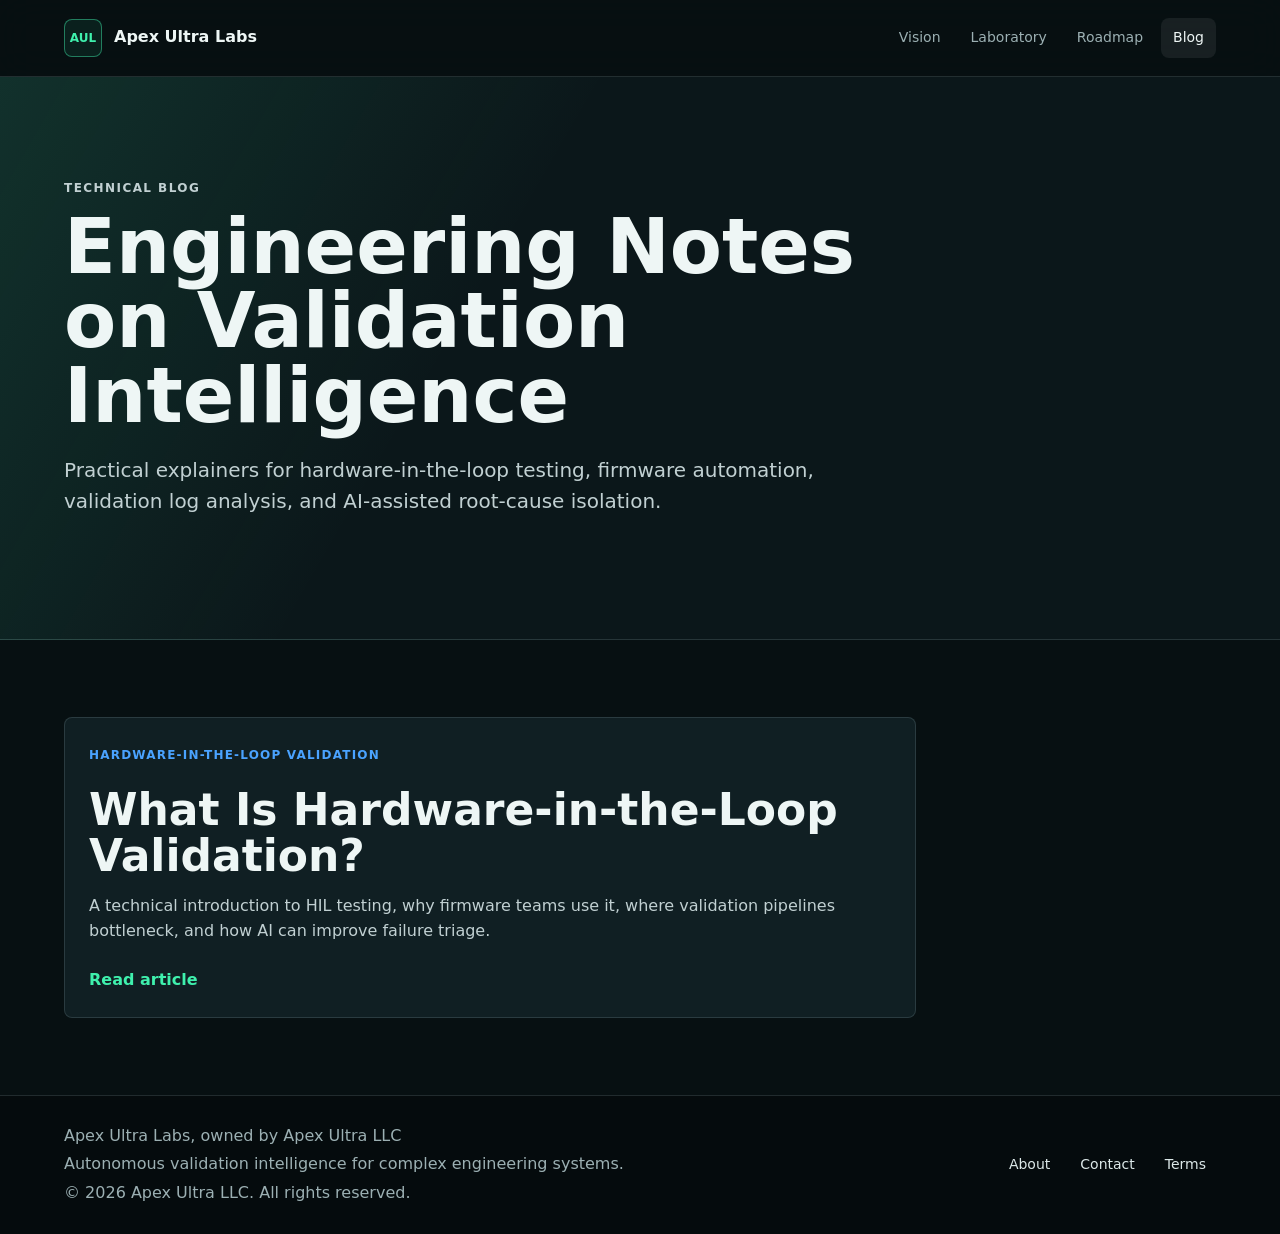
==== blog/index.html @ d7f87356 "Add HIL validation technical blog" ====
<!doctype html>
<html lang="en">
  <head>
    <meta charset="utf-8">
    <meta name="viewport" content="width=device-width, initial-scale=1">
    <title>Technical Blog | Apex Ultra Labs</title>
    <meta name="description" content="Technical articles from Apex Ultra Labs on HIL testing, firmware validation, event-stream analysis, validation log triage, and AI-driven test automation.">
    <link rel="canonical" href="https://apexultralabs.com/blog/">
    <link rel="stylesheet" href="../styles.css">
  </head>
  <body>
    <header class="site-header">
      <a class="brand" href="../index.html" aria-label="Apex Ultra Labs home">
        <span class="brand-mark">AUL</span>
        <span>Apex Ultra Labs</span>
      </a>
      <nav aria-label="Primary navigation">
        <a href="../index.html">Vision</a>
        <a href="../laboratory.html">Laboratory</a>
        <a href="../roadmap.html">Roadmap</a>
        <a href="index.html" aria-current="page">Blog</a>
      </nav>
    </header>

    <main>
      <section class="page-hero compact">
        <p class="eyebrow">Technical blog</p>
        <h1>Engineering Notes on Validation Intelligence</h1>
        <p>
          Practical explainers for hardware-in-the-loop testing, firmware
          automation, validation log analysis, and AI-assisted root-cause isolation.
        </p>
      </section>

      <section class="blog-list">
        <article class="blog-card">
          <span class="card-kicker">Hardware-in-the-loop validation</span>
          <h2><a href="hardware-in-the-loop-validation.html">What Is Hardware-in-the-Loop Validation?</a></h2>
          <p>
            A technical introduction to HIL testing, why firmware teams use it,
            where validation pipelines bottleneck, and how AI can improve failure triage.
          </p>
          <a class="text-link" href="hardware-in-the-loop-validation.html">Read article</a>
        </article>
      </section>
    </main>

    <footer class="site-footer">
      <div>
        <span>Apex Ultra Labs, owned by Apex Ultra LLC</span>
        <span>Autonomous validation intelligence for complex engineering systems.</span>
        <span>&copy; 2026 Apex Ultra LLC. All rights reserved.</span>
      </div>
      <nav class="footer-links" aria-label="Footer navigation">
        <a href="../about.html">About</a>
        <a href="../contact.html">Contact</a>
        <a href="../terms.html">Terms</a>
      </nav>
    </footer>
  </body>
</html>
---- styles.css ----
:root {
  color-scheme: dark;
  --bg: #071012;
  --bg-2: #0b171a;
  --panel: #101f23;
  --panel-2: #13282d;
  --line: rgba(160, 190, 194, 0.18);
  --text: #eef6f5;
  --muted: #9cb0b3;
  --signal: #3ff0ad;
  --blue: #4aa3ff;
  --warn: #f0c95a;
  --fail: #ff6d5f;
  --shadow: 0 28px 80px rgba(0, 0, 0, 0.36);
}

* {
  box-sizing: border-box;
}

html {
  scroll-behavior: smooth;
}

body {
  margin: 0;
  background: var(--bg);
  color: var(--text);
  font-family: Inter, ui-sans-serif, system-ui, -apple-system, BlinkMacSystemFont, "Segoe UI", sans-serif;
  line-height: 1.55;
}

a {
  color: inherit;
}

.site-header {
  position: sticky;
  top: 0;
  z-index: 10;
  display: flex;
  align-items: center;
  justify-content: space-between;
  gap: 24px;
  padding: 18px clamp(18px, 5vw, 72px);
  background: rgba(7, 16, 18, 0.86);
  border-bottom: 1px solid var(--line);
  backdrop-filter: blur(18px);
}

.brand {
  display: inline-flex;
  align-items: center;
  gap: 12px;
  text-decoration: none;
  font-weight: 750;
  letter-spacing: 0;
}

.brand-mark {
  display: grid;
  place-items: center;
  width: 38px;
  height: 38px;
  border: 1px solid rgba(63, 240, 173, 0.45);
  border-radius: 8px;
  color: var(--signal);
  font-size: 12px;
  background: rgba(63, 240, 173, 0.08);
}

nav {
  display: flex;
  align-items: center;
  gap: 6px;
  flex-wrap: wrap;
}

nav a {
  padding: 9px 12px;
  border-radius: 8px;
  color: var(--muted);
  text-decoration: none;
  font-size: 14px;
}

nav a:hover,
nav a[aria-current="page"] {
  color: var(--text);
  background: rgba(255, 255, 255, 0.07);
}

.hero {
  position: relative;
  min-height: calc(100vh - 75px);
  display: grid;
  grid-template-columns: minmax(0, 1.1fr) minmax(320px, 0.52fr);
  align-items: center;
  gap: clamp(24px, 5vw, 72px);
  padding: clamp(52px, 8vw, 110px) clamp(18px, 5vw, 72px);
  overflow: hidden;
  background:
    radial-gradient(circle at 75% 24%, rgba(74, 163, 255, 0.18), transparent 34%),
    linear-gradient(135deg, #071012 0%, #0a181c 52%, #071012 100%);
}

#packetCanvas {
  position: absolute;
  inset: 0;
  width: 100%;
  height: 100%;
  opacity: 0.72;
}

.hero-content,
.hero-panel {
  position: relative;
  z-index: 1;
}

.eyebrow {
  margin: 0 0 12px;
  color: var(--signal);
  font-size: 12px;
  font-weight: 750;
  letter-spacing: 0.12em;
  text-transform: uppercase;
}

h1,
h2,
h3,
p {
  margin-top: 0;
}

h1 {
  max-width: 980px;
  margin-bottom: 22px;
  font-size: clamp(44px, 7vw, 86px);
  line-height: 0.98;
  letter-spacing: 0;
}

h2 {
  margin-bottom: 16px;
  font-size: clamp(30px, 4vw, 52px);
  line-height: 1.04;
  letter-spacing: 0;
}

h3 {
  margin-bottom: 12px;
  font-size: 24px;
  letter-spacing: 0;
}

.hero-copy {
  max-width: 760px;
  color: #c8d8da;
  font-size: clamp(18px, 2vw, 23px);
}

.hero-actions {
  display: flex;
  gap: 12px;
  flex-wrap: wrap;
  margin-top: 32px;
}

.button {
  display: inline-flex;
  align-items: center;
  justify-content: center;
  min-height: 46px;
  padding: 0 18px;
  border: 1px solid transparent;
  border-radius: 8px;
  text-decoration: none;
  font-weight: 750;
  cursor: pointer;
}

.button.primary {
  background: var(--signal);
  color: #052014;
}

.button.secondary {
  border-color: rgba(255, 255, 255, 0.18);
  color: var(--text);
  background: rgba(255, 255, 255, 0.06);
}

.button:disabled,
.button[aria-disabled="true"] {
  cursor: not-allowed;
  opacity: 0.52;
  filter: saturate(0.5);
}

.hero-panel,
.analysis-panel,
.upload-panel,
.terminal {
  border: 1px solid var(--line);
  border-radius: 8px;
  background: rgba(16, 31, 35, 0.78);
  box-shadow: var(--shadow);
}

.hero-panel {
  padding: 22px;
}

.panel-header {
  display: flex;
  align-items: center;
  justify-content: space-between;
  gap: 18px;
  margin-bottom: 18px;
  color: var(--muted);
  font-size: 13px;
  text-transform: uppercase;
  letter-spacing: 0.09em;
}

.status-dot {
  width: 10px;
  height: 10px;
  border-radius: 50%;
  background: var(--signal);
  box-shadow: 0 0 18px rgba(63, 240, 173, 0.75);
}

.metric-grid,
.analysis-grid {
  display: grid;
  grid-template-columns: repeat(2, minmax(0, 1fr));
  gap: 12px;
}

.metric-grid div,
.analysis-grid div {
  padding: 18px;
  border: 1px solid var(--line);
  border-radius: 8px;
  background: rgba(255, 255, 255, 0.04);
}

dt,
.stat-label {
  display: block;
  margin-bottom: 8px;
  color: var(--muted);
  font-size: 12px;
  text-transform: uppercase;
  letter-spacing: 0.08em;
}

dd,
.analysis-grid strong {
  margin: 0;
  font-size: 26px;
  font-weight: 800;
}

.section {
  padding: clamp(64px, 9vw, 120px) clamp(18px, 5vw, 72px);
}

.intro-band {
  display: grid;
  grid-template-columns: 0.8fr 1.2fr;
  gap: clamp(28px, 6vw, 92px);
  align-items: start;
  background: var(--bg-2);
  border-top: 1px solid var(--line);
  border-bottom: 1px solid var(--line);
}

.intro-band p:last-child,
.section-heading {
  max-width: 850px;
}

.intro-band p:last-child {
  color: #c4d4d6;
  font-size: 21px;
}

.ecosystem-grid {
  display: grid;
  grid-template-columns: repeat(3, minmax(0, 1fr));
  gap: 16px;
  margin-top: 36px;
}

.entity-section {
  background: #081416;
  border-bottom: 1px solid var(--line);
}

.entity-grid {
  display: grid;
  grid-template-columns: repeat(2, minmax(0, 1fr));
  gap: 16px;
  margin-top: 28px;
}

.entity-grid article {
  padding: 24px;
  border: 1px solid var(--line);
  border-radius: 8px;
  background: var(--panel);
}

.entity-grid p {
  color: #c1d0d2;
}

.pillar-card {
  min-height: 360px;
  padding: 24px;
  border: 1px solid var(--line);
  border-radius: 8px;
  background: var(--panel);
  transition: transform 180ms ease, border-color 180ms ease, background 180ms ease;
}

.pillar-card:hover,
.pillar-card.active {
  transform: translateY(-4px);
  border-color: rgba(63, 240, 173, 0.5);
  background: linear-gradient(180deg, rgba(63, 240, 173, 0.08), var(--panel));
}

.card-kicker {
  display: inline-block;
  margin-bottom: 22px;
  color: var(--blue);
  font-size: 12px;
  text-transform: uppercase;
  letter-spacing: 0.1em;
  font-weight: 800;
}

.pillar-card p,
.roadmap-item p,
.demo-copy p,
.page-hero p,
.upload-panel p {
  color: #c1d0d2;
}

.pillar-card ul {
  margin: 24px 0 0;
  padding-left: 18px;
  color: #dbe6e6;
}

.pillar-card li + li {
  margin-top: 8px;
}

.demo-section {
  display: grid;
  grid-template-columns: minmax(0, 0.8fr) minmax(360px, 1.2fr);
  gap: clamp(28px, 6vw, 72px);
  align-items: center;
  background: #081416;
}

.demo-copy {
  max-width: 620px;
}

.text-link {
  display: inline-block;
  margin-top: 8px;
  color: var(--signal);
  font-weight: 800;
  text-decoration: none;
}

.terminal {
  overflow: hidden;
  background: #050b0d;
}

.terminal-top {
  display: flex;
  align-items: center;
  gap: 8px;
  padding: 14px 16px;
  border-bottom: 1px solid var(--line);
  color: var(--muted);
  font-size: 12px;
}

.terminal-top span {
  width: 10px;
  height: 10px;
  border-radius: 50%;
  background: #2c464b;
}

.terminal-top strong {
  margin-left: 8px;
  font-weight: 700;
}

pre {
  min-height: 330px;
  margin: 0;
  padding: 18px;
  color: #baf8dd;
  white-space: pre-wrap;
  font: 14px/1.65 "SFMono-Regular", Consolas, "Liberation Mono", monospace;
}

.standards {
  background: var(--bg-2);
}

.standard-bar {
  display: grid;
  grid-template-columns: repeat(6, minmax(0, 1fr));
  gap: 10px;
}

.standard-bar span {
  display: grid;
  place-items: center;
  min-height: 82px;
  border: 1px solid var(--line);
  border-radius: 8px;
  color: #dfe8e8;
  background: rgba(255, 255, 255, 0.035);
  font-weight: 800;
}

.page-hero {
  padding: clamp(54px, 8vw, 110px) clamp(18px, 5vw, 72px);
  background:
    linear-gradient(120deg, rgba(63, 240, 173, 0.12), transparent 38%),
    var(--bg-2);
  border-bottom: 1px solid var(--line);
}

.page-hero.compact h1 {
  max-width: 920px;
  font-size: clamp(42px, 6vw, 76px);
}

.page-hero.compact p:last-child {
  max-width: 790px;
  font-size: 20px;
}

.lab-shell {
  display: grid;
  grid-template-columns: minmax(280px, 0.7fr) minmax(0, 1.3fr);
  gap: 18px;
  padding: clamp(28px, 5vw, 72px);
}

.lab-seo-section {
  padding-top: clamp(48px, 7vw, 88px);
  padding-bottom: clamp(48px, 7vw, 88px);
  background: var(--bg);
}

.lab-seo-section.alternate {
  background: var(--bg-2);
  border-top: 1px solid var(--line);
}

.lab-seo-section > p {
  max-width: 960px;
  color: #c1d0d2;
  font-size: 20px;
}

.capability-grid {
  display: grid;
  grid-template-columns: repeat(3, minmax(0, 1fr));
  gap: 16px;
  margin-top: 28px;
}

.capability-grid article {
  padding: 24px;
  border: 1px solid var(--line);
  border-radius: 8px;
  background: var(--panel);
}

.capability-grid p {
  color: #c1d0d2;
}

.upload-panel,
.analysis-panel {
  padding: 24px;
}

.file-drop {
  display: grid;
  gap: 10px;
  margin: 24px 0 16px;
  padding: 24px;
  border: 1px dashed rgba(63, 240, 173, 0.45);
  border-radius: 8px;
  background: rgba(63, 240, 173, 0.05);
  cursor: pointer;
}

.file-drop input {
  display: none;
}

.file-drop span {
  color: var(--signal);
  font-weight: 800;
}

.file-drop small {
  color: var(--muted);
}

.analysis-grid {
  margin-bottom: 24px;
  grid-template-columns: repeat(3, minmax(0, 1fr));
}

.timeline {
  display: grid;
  gap: 12px;
}

.timeline-item {
  position: relative;
  padding: 16px 16px 16px 42px;
  border: 1px solid var(--line);
  border-radius: 8px;
  background: rgba(255, 255, 255, 0.035);
}

.timeline-item::before {
  content: "";
  position: absolute;
  left: 16px;
  top: 21px;
  width: 10px;
  height: 10px;
  border-radius: 50%;
  background: var(--muted);
}

.timeline-item.good::before {
  background: var(--signal);
}

.timeline-item.warn::before {
  background: var(--warn);
}

.timeline-item.fail::before {
  background: var(--fail);
}

.timeline-item.ripple::before {
  background: var(--blue);
}

.timeline-item span {
  color: var(--muted);
  font-size: 13px;
  font-family: "SFMono-Regular", Consolas, monospace;
}

.timeline-item p {
  margin: 4px 0 0;
}

.roadmap {
  display: grid;
  gap: 14px;
  padding: clamp(28px, 5vw, 72px);
}

.roadmap-item {
  display: grid;
  grid-template-columns: 150px minmax(180px, 0.42fr) minmax(0, 1fr);
  gap: 24px;
  align-items: start;
  padding: 24px;
  border: 1px solid var(--line);
  border-radius: 8px;
  background: var(--panel);
}

.roadmap-item.current {
  border-color: rgba(63, 240, 173, 0.48);
  background: linear-gradient(90deg, rgba(63, 240, 173, 0.08), var(--panel));
}

.roadmap-item span {
  color: var(--signal);
  font-weight: 850;
  text-transform: uppercase;
  letter-spacing: 0.1em;
  font-size: 12px;
}

.roadmap-item h2 {
  margin: 0;
  font-size: 28px;
}

.roadmap-item p {
  margin: 0;
}

.site-footer {
  display: flex;
  justify-content: space-between;
  align-items: center;
  gap: 18px;
  padding: 28px clamp(18px, 5vw, 72px);
  border-top: 1px solid var(--line);
  color: var(--muted);
  background: #050b0d;
}

.site-footer div {
  display: grid;
  gap: 4px;
}

.footer-links {
  display: flex;
  gap: 10px;
}

.footer-links a {
  padding: 8px 10px;
  border-radius: 8px;
  color: #dce8e8;
  text-decoration: none;
}

.footer-links a:hover {
  background: rgba(255, 255, 255, 0.07);
}

.content-page {
  display: grid;
  gap: 16px;
  max-width: 980px;
  padding: clamp(36px, 6vw, 84px) clamp(18px, 5vw, 72px);
}

.content-page article {
  padding: 24px;
  border: 1px solid var(--line);
  border-radius: 8px;
  background: var(--panel);
}

.content-page h2 {
  font-size: 28px;
}

.contact-panel .button {
  margin-top: 10px;
}

.blog-list {
  display: grid;
  gap: 16px;
  max-width: 980px;
  padding: clamp(36px, 6vw, 84px) clamp(18px, 5vw, 72px);
}

.blog-card {
  padding: 24px;
  border: 1px solid var(--line);
  border-radius: 8px;
  background: var(--panel);
}

.blog-card h2 {
  font-size: clamp(28px, 4vw, 44px);
}

.blog-card h2 a {
  text-decoration: none;
}

.blog-card p {
  max-width: 760px;
  color: #c1d0d2;
}

.article-page {
  max-width: 980px;
  padding: clamp(54px, 8vw, 110px) clamp(18px, 5vw, 72px);
}

.article-header {
  margin-bottom: 44px;
}

.article-header h1 {
  font-size: clamp(42px, 6vw, 74px);
}

.article-header p,
.article-page section p {
  color: #c1d0d2;
  font-size: 19px;
}

.article-page section {
  padding: 26px 0;
  border-top: 1px solid var(--line);
}

.article-page section h2 {
  max-width: 760px;
  font-size: clamp(28px, 4vw, 42px);
}

.article-page .button {
  margin-top: 12px;
}

@media (max-width: 980px) {
  .hero,
  .intro-band,
  .demo-section,
  .lab-shell {
    grid-template-columns: 1fr;
  }

  .ecosystem-grid,
  .standard-bar,
  .entity-grid,
  .capability-grid {
    grid-template-columns: repeat(2, minmax(0, 1fr));
  }

  .roadmap-item {
    grid-template-columns: 1fr;
    gap: 10px;
  }
}

@media (max-width: 640px) {
  .site-header,
  .site-footer {
    align-items: flex-start;
    flex-direction: column;
  }

  h1 {
    font-size: 42px;
  }

  .hero {
    min-height: auto;
  }

  .metric-grid,
  .analysis-grid,
  .ecosystem-grid,
  .entity-grid,
  .capability-grid,
  .standard-bar {
    grid-template-columns: 1fr;
  }

  .pillar-card {
    min-height: auto;
  }
}
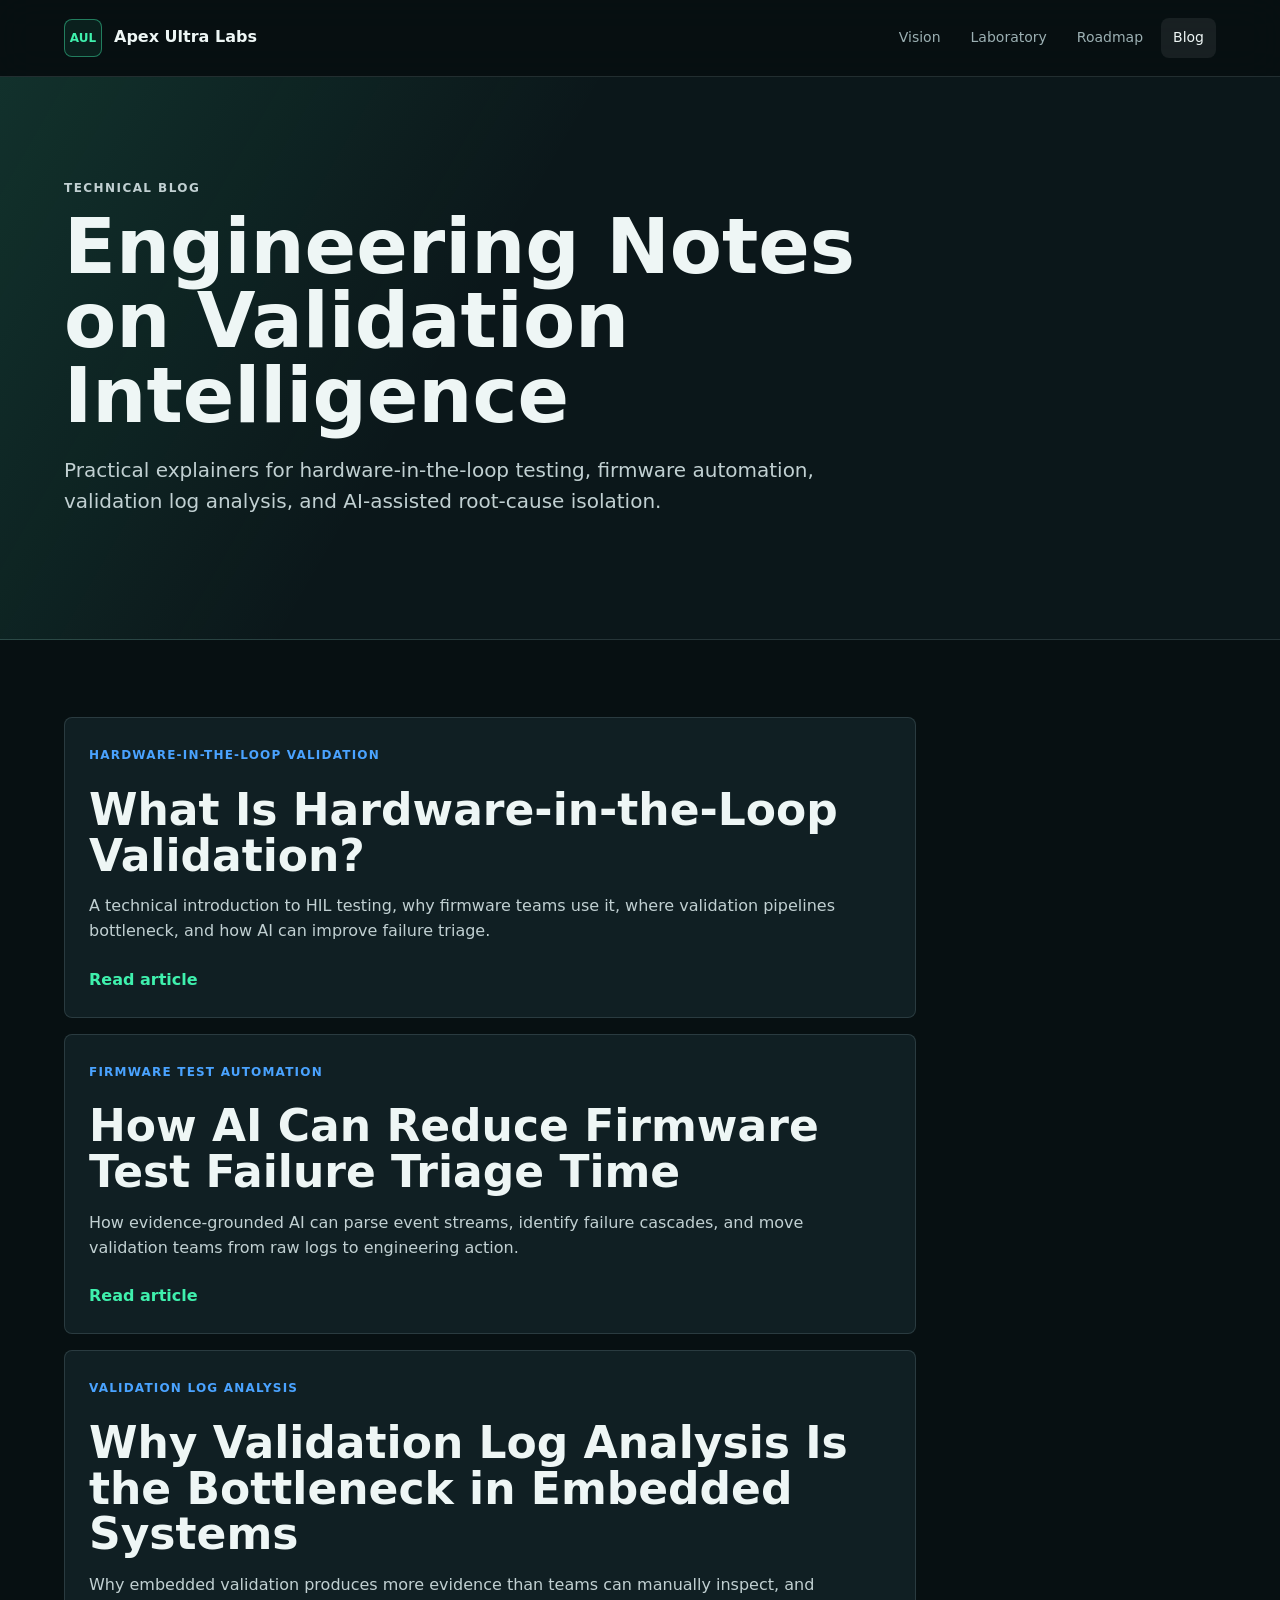
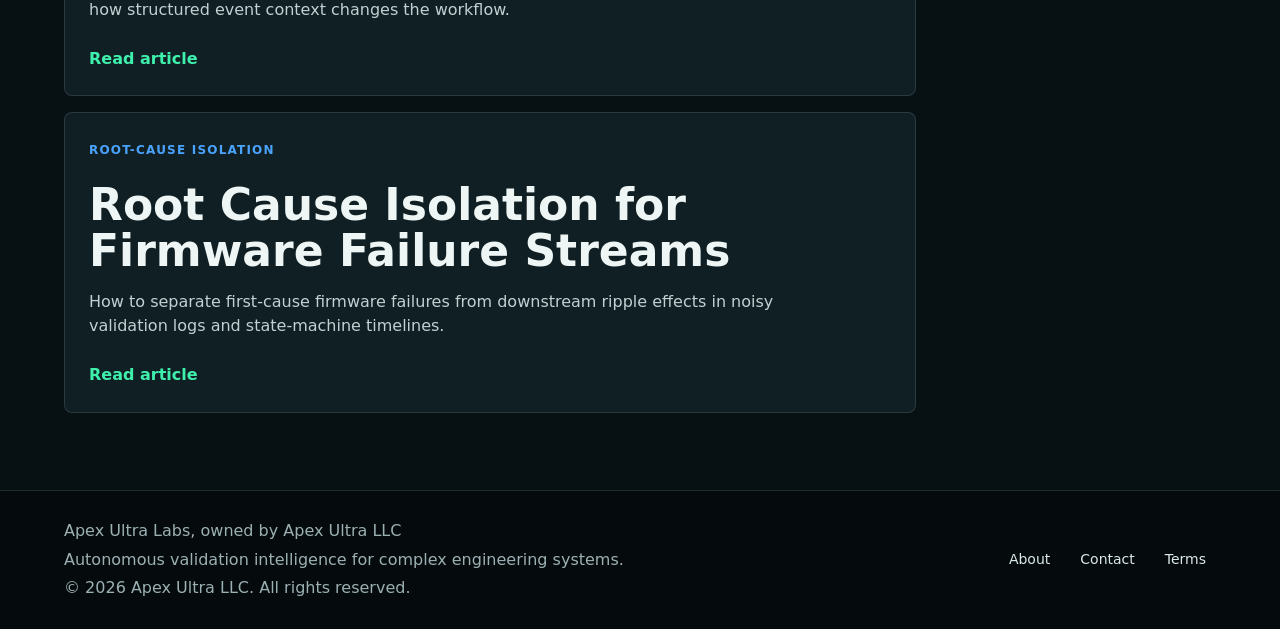
==== commit 03da62c3: "Add firmware validation SEO articles" ====
--- a/blog/index.html
+++ b/blog/index.html
@@ -42,6 +42,36 @@
           </p>
           <a class="text-link" href="hardware-in-the-loop-validation.html">Read article</a>
         </article>
+
+        <article class="blog-card">
+          <span class="card-kicker">Firmware test automation</span>
+          <h2><a href="ai-firmware-test-failure-triage.html">How AI Can Reduce Firmware Test Failure Triage Time</a></h2>
+          <p>
+            How evidence-grounded AI can parse event streams, identify failure
+            cascades, and move validation teams from raw logs to engineering action.
+          </p>
+          <a class="text-link" href="ai-firmware-test-failure-triage.html">Read article</a>
+        </article>
+
+        <article class="blog-card">
+          <span class="card-kicker">Validation log analysis</span>
+          <h2><a href="validation-log-analysis-bottleneck.html">Why Validation Log Analysis Is the Bottleneck in Embedded Systems</a></h2>
+          <p>
+            Why embedded validation produces more evidence than teams can manually
+            inspect, and how structured event context changes the workflow.
+          </p>
+          <a class="text-link" href="validation-log-analysis-bottleneck.html">Read article</a>
+        </article>
+
+        <article class="blog-card">
+          <span class="card-kicker">Root-cause isolation</span>
+          <h2><a href="root-cause-isolation-firmware-failure-streams.html">Root Cause Isolation for Firmware Failure Streams</a></h2>
+          <p>
+            How to separate first-cause firmware failures from downstream ripple
+            effects in noisy validation logs and state-machine timelines.
+          </p>
+          <a class="text-link" href="root-cause-isolation-firmware-failure-streams.html">Read article</a>
+        </article>
       </section>
     </main>
 
